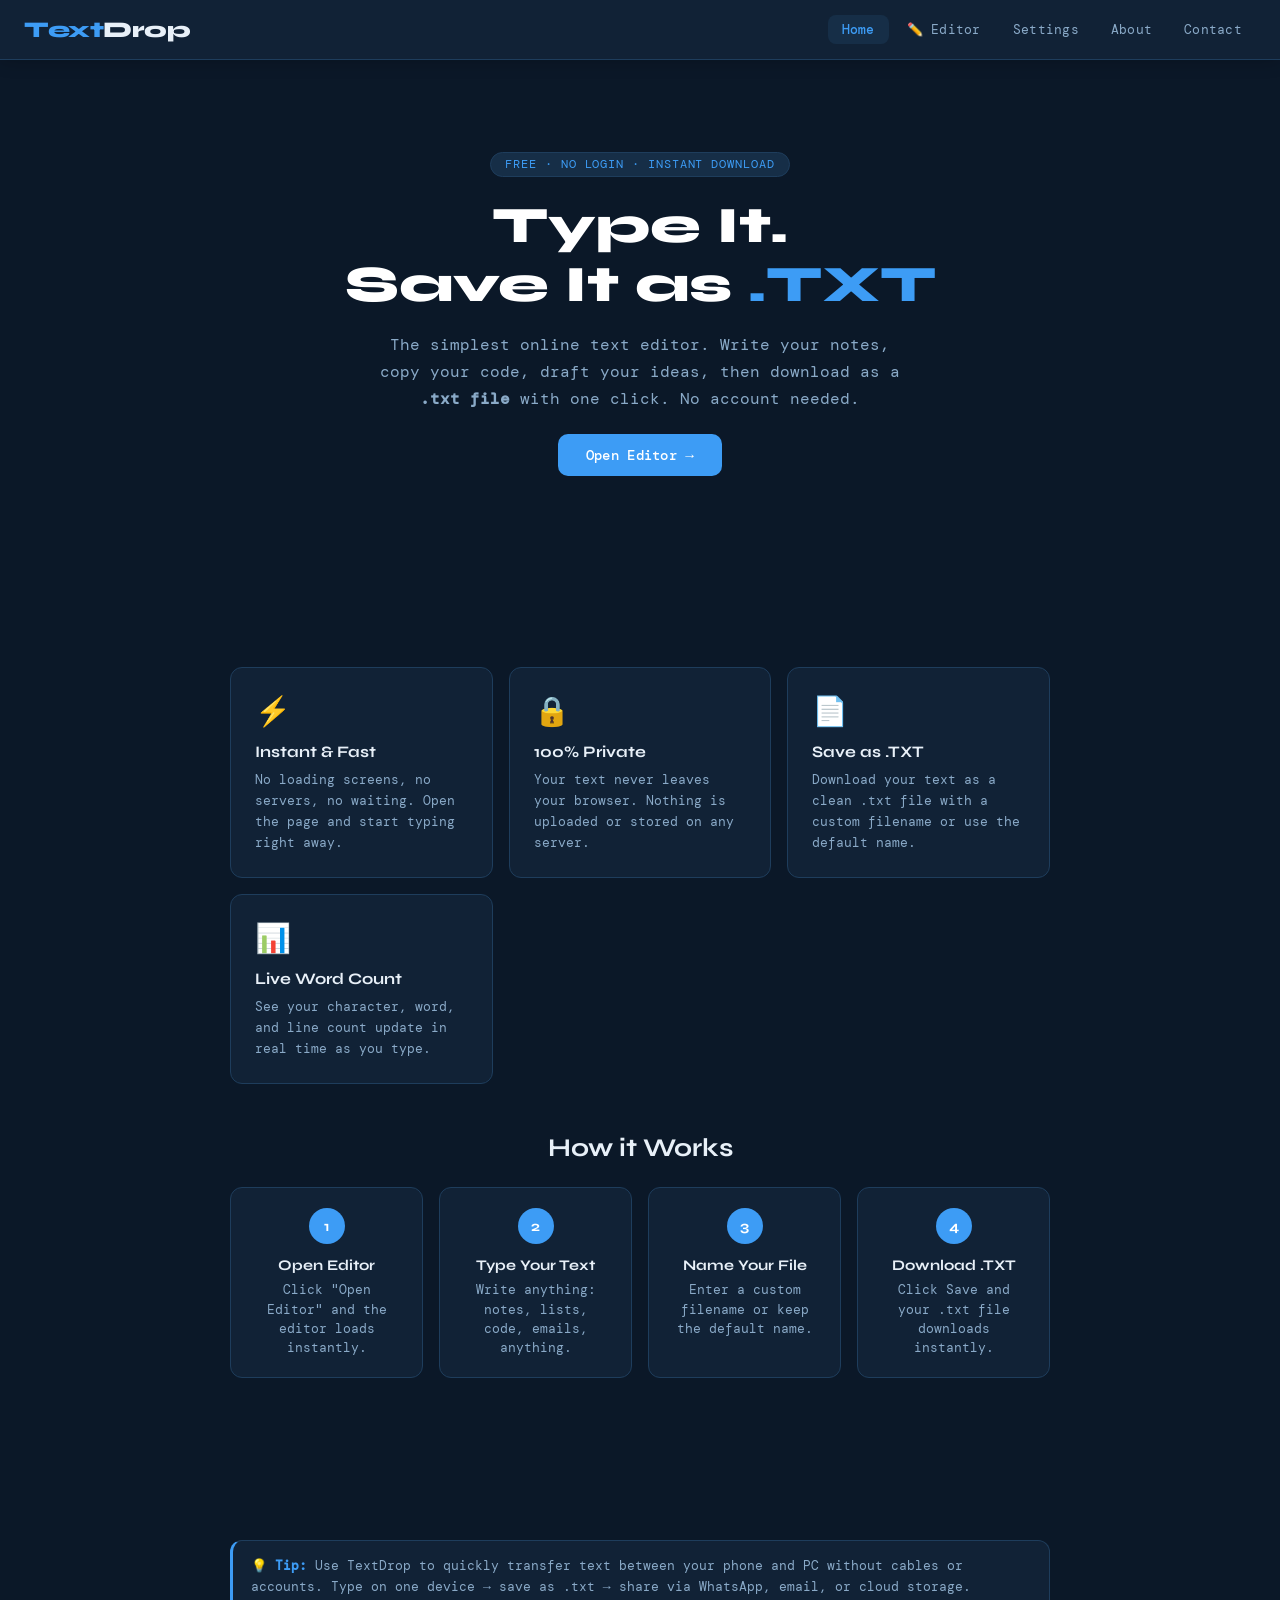
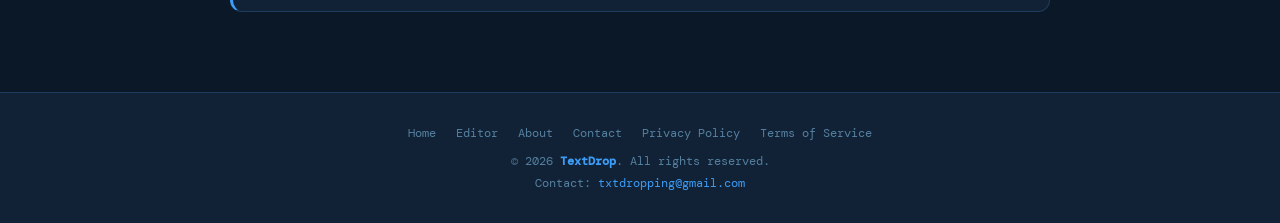
==== index.html @ 76669c31 "Add files via upload" ====
<!DOCTYPE html>
<html lang="en">
<head>
  <meta charset="UTF-8" />
  <meta name="mobile-web-app-capable" content="yes" />
  <meta name="apple-mobile-web-app-capable" content="yes" />
  <meta name="viewport" content="width=device-width, initial-scale=1.0, viewport-fit=cover" />
  <title>TextDrop – Free Online Text Editor & Save as TXT</title>
  <meta name="description" content="TextDrop is a free online text editor. Type anything and instantly save as a .txt file. No login, no sign-up. Fast, simple, and private." />
  <meta name="keywords" content="online text editor, save as txt, free notepad online, type and save txt, text file download" />
  <meta property="og:title" content="TextDrop – Free Online Text Editor" />
  <meta property="og:description" content="Type anything and save as a .txt file instantly. Free, no login required." />
  <meta property="og:type" content="website" />
  <link rel="icon" type="image/png" href="icon.png" />
  <link rel="shortcut icon" href="icon.png" />
  <link rel="apple-touch-icon" href="icon.png" />
  <link rel="preconnect" href="https://fonts.googleapis.com" />
  <link rel="preconnect" href="https://fonts.gstatic.com" crossorigin />
  <link href="https://fonts.googleapis.com/css2?family=Syne:wght@400;600;700;800&family=DM+Mono:ital,wght@0,300;0,400;0,500;1,400&display=swap" rel="stylesheet" />
  <link rel="stylesheet" href="css/style.css" />
  <!--
    GOOGLE ADSENSE: After approval, paste your AdSense script tag here.
    <script async src="https://pagead2.googlesyndication.com/pagead/js/adsbygoogle.js?client=ca-pub-XXXXXXXXXX" crossorigin="anonymous"></script>
  -->
</head>
<body>

<!-- ── NAVBAR ── -->
<nav>
  <a class="nav-brand" href="index.html">Text<span>Drop</span></a>
  <div class="nav-links">
    <a href="index.html">Home</a>
    <a href="tool.html">✏️ Editor</a>
    <a href="settings.html">Settings</a>
    <a href="about.html">About</a>
    <a href="contact.html">Contact</a>
  </div>
  <button class="hamburger" onclick="toggleMob()" aria-label="Menu">
    <span></span><span></span><span></span>
  </button>
</nav>
<div class="mob-menu" id="mobMenu">
  <a href="index.html"    onclick="closeMob()">🏠 Home</a>
  <a href="tool.html"     onclick="closeMob()">✏️ Editor</a>
  <a href="settings.html" onclick="closeMob()">⚙️ Settings</a>
  <a href="about.html"    onclick="closeMob()">ℹ️ About</a>
  <a href="contact.html"  onclick="closeMob()">📬 Contact</a>
  <a href="privacy.html"  onclick="closeMob()">🔒 Privacy Policy</a>
  <a href="terms.html"    onclick="closeMob()">📄 Terms of Service</a>
</div>

<!-- ── PAGE CONTENT ── -->
<div class="page-wrap">
  <div class="container">

    <!-- Hero -->
    <div class="hero">
      <div class="hero-badge">Free · No Login · Instant Download</div>
      <h1>Type It.<br/>Save It as <span class="accent">.TXT</span></h1>
      <p>The simplest online text editor. Write your notes, copy your code, draft your ideas, then download as a <strong>.txt file</strong> with one click. No account needed.</p>
      <a href="tool.html" class="btn-primary">Open Editor →</a>
    </div>

    <!-- AdSense slot -->
    <div class="ad-slot">
      <!-- INSERT GOOGLE ADSENSE <ins> TAG HERE -->
    </div>

    <!-- Features -->
    <div class="features">
      <div class="feature-card">
        <div class="feature-icon">⚡</div>
        <h3>Instant &amp; Fast</h3>
        <p>No loading screens, no servers, no waiting. Open the page and start typing right away.</p>
      </div>
      <div class="feature-card">
        <div class="feature-icon">🔒</div>
        <h3>100% Private</h3>
        <p>Your text never leaves your browser. Nothing is uploaded or stored on any server.</p>
      </div>
      <div class="feature-card">
        <div class="feature-icon">📄</div>
        <h3>Save as .TXT</h3>
        <p>Download your text as a clean .txt file with a custom filename or use the default name.</p>
      </div>


      <div class="feature-card">
        <div class="feature-icon">📊</div>
        <h3>Live Word Count</h3>
        <p>See your character, word, and line count update in real time as you type.</p>
      </div>
    </div>

    <!-- How it works -->
    <div class="how-section">
      <h2>How it Works</h2>
      <div class="steps">
        <div class="step">
          <div class="step-num">1</div>
          <h4>Open Editor</h4>
          <p>Click "Open Editor" and the editor loads instantly.</p>
        </div>
        <div class="step">
          <div class="step-num">2</div>
          <h4>Type Your Text</h4>
          <p>Write anything: notes, lists, code, emails, anything.</p>
        </div>
        <div class="step">
          <div class="step-num">3</div>
          <h4>Name Your File</h4>
          <p>Enter a custom filename or keep the default name.</p>
        </div>
        <div class="step">
          <div class="step-num">4</div>
          <h4>Download .TXT</h4>
          <p>Click Save and your .txt file downloads instantly.</p>
        </div>
      </div>
    </div>

    <!-- AdSense slot -->
    <div class="ad-slot">
      <!-- INSERT GOOGLE ADSENSE <ins> TAG HERE -->
    </div>

    <div class="tip-box">
      <strong>💡 Tip:</strong> Use TextDrop to quickly transfer text between your phone and PC without cables or accounts. Type on one device → save as .txt → share via WhatsApp, email, or cloud storage.
    </div>

  </div>
</div>

<!-- ── FOOTER ── -->
<footer>
  <div class="footer-links">
    <a href="index.html">Home</a>
    <a href="tool.html">Editor</a>
    <a href="about.html">About</a>
    <a href="contact.html">Contact</a>
    <a href="privacy.html">Privacy Policy</a>
    <a href="terms.html">Terms of Service</a>
  </div>
  <p>&copy; <span id="yr"></span> <span class="footer-brand">TextDrop</span>. All rights reserved.</p>
  <p style="margin-top:6px;">Contact: <a href="mailto:txtdropping@gmail.com">txtdropping@gmail.com</a></p>
</footer>

<script src="js/main.js"></script>
</body>
</html>
---- css/style.css ----
/* ==============================================
   TextDrop — Main Stylesheet
   © 2025 TextDrop. All rights reserved.
   ============================================== */

/* ── Google Fonts loaded in each HTML head ── */

/* ── CSS Variables ── */
:root {
  --bg:      #0b1828;
  --bg2:     #112236;
  --bg3:     #162e47;
  --border:  #1e3d5c;
  --accent:  #3d9cf5;
  --accent2: #5bb3ff;
  --text:    #e8f0f8;
  --text2:   #8aaac8;
  --text3:   #5580a0;
  --white:   #ffffff;
  --danger:  #f05252;
  --success: #34d399;
  --shadow:  0 4px 24px rgba(0,0,0,0.4);
  --radius:  12px;
  --nav-h:   60px;
}
body.light {
  --bg:      #f0f5fb;
  --bg2:     #ffffff;
  --bg3:     #e2ecf7;
  --border:  #c5d8ee;
  --accent:  #1a70d6;
  --accent2: #0a5ab8;
  --text:    #0d1b2a;
  --text2:   #3a5a80;
  --text3:   #7090b0;
  --shadow:  0 4px 24px rgba(0,0,0,0.12);
}

/* ── Reset & Base ── */
*, *::before, *::after { box-sizing: border-box; margin: 0; padding: 0; }
html { scroll-behavior: smooth; }
body {
  font-family: 'DM Mono', monospace;
  background: var(--bg);
  color: var(--text);
  min-height: 100vh;
  transition: background 0.3s, color 0.3s;
  overflow-x: hidden;
}
a { color: var(--accent); text-decoration: none; }
a:hover { text-decoration: underline; }
h1,h2,h3,h4 { font-family: 'Syne', sans-serif; }
button { cursor: pointer; font-family: 'DM Mono', monospace; }
/* ── Utility ── */
.hide-mobile { display: inline; }

/* ── Navbar ── */
nav {
  position: fixed; top: 0; left: 0; right: 0;
  height: var(--nav-h);
  background: var(--bg2);
  border-bottom: 1px solid var(--border);
  display: flex; align-items: center;
  padding: 0 24px;
  z-index: 1000;
  backdrop-filter: blur(12px);
  box-shadow: 0 2px 16px rgba(0,0,0,0.2);
}
.nav-brand {
  font-family: 'Syne', sans-serif;
  font-size: 1.4rem;
  font-weight: 800;
  color: var(--accent);
  letter-spacing: -0.5px;
  margin-right: auto;
  text-decoration: none;
}
.nav-brand span { color: var(--text); }
.nav-links { display: flex; gap: 4px; align-items: center; }
.nav-links a {
  color: var(--text2);
  font-size: 0.82rem;
  padding: 6px 14px;
  border-radius: 8px;
  transition: all 0.2s;
  font-family: 'DM Mono', monospace;
  letter-spacing: 0.02em;
  text-decoration: none;
}
.nav-links a:hover, .nav-links a.active {
  background: var(--bg3);
  color: var(--accent);
  text-decoration: none;
}
.nav-links a.active { font-weight: 500; }

/* ── Hamburger ── */
.hamburger {
  display: none;
  flex-direction: column; gap: 5px;
  background: none; border: none;
  padding: 8px; cursor: pointer;
}
.hamburger span {
  display: block; width: 22px; height: 2px;
  background: var(--text2); border-radius: 2px;
  transition: all 0.3s;
}
.mob-menu {
  display: none;
  position: fixed; top: var(--nav-h); left: 0; right: 0;
  background: var(--bg2);
  border-bottom: 1px solid var(--border);
  flex-direction: column;
  padding: 12px;
  z-index: 999;
  gap: 4px;
}
.mob-menu.open { display: flex; }
.mob-menu a {
  color: var(--text2); font-size: 0.9rem;
  padding: 12px 16px;
  border-radius: 8px;
  text-decoration: none;
  transition: all 0.2s;
  font-family: 'DM Mono', monospace;
}
.mob-menu a:hover, .mob-menu a.active {
  background: var(--bg3); color: var(--accent);
}

/* ── Page Wrapper ── */
.page-wrap {
  padding-top: calc(var(--nav-h) + 32px);
  min-height: 100vh;
}
.container {
  max-width: 860px;
  margin: 0 auto;
  padding: 0 20px 60px;
}
.wide { max-width: 1100px; }

/* ── AdSense Slots (invisible until filled) ── */
.ad-slot {
  min-height: 90px;
  margin: 24px 0;
  display: flex; align-items: center; justify-content: center;
}

/* ── Buttons ── */
.btn-primary {
  background: var(--accent);
  color: #fff;
  border: none;
  padding: 12px 28px;
  border-radius: 10px;
  font-size: 0.9rem;
  font-weight: 500;
  transition: all 0.2s;
  letter-spacing: 0.02em;
  cursor: pointer;
  font-family: 'DM Mono', monospace;
}
.btn-primary:hover {
  background: var(--accent2);
  transform: translateY(-1px);
  box-shadow: 0 8px 24px rgba(61,156,245,0.3);
}
.btn-primary:disabled {
  opacity: 0.6; cursor: not-allowed; transform: none;
}
.btn-secondary {
  background: var(--bg3);
  color: var(--text2);
  border: 1px solid var(--border);
  padding: 8px 16px;
  border-radius: 8px;
  font-size: 0.85rem;
  transition: all 0.2s;
  cursor: pointer;
  font-family: 'DM Mono', monospace;
}
.btn-secondary:hover { color: var(--danger); border-color: var(--danger); }

/* ── Page Title ── */
.page-title { margin-bottom: 32px; }
.page-title h2 { font-size: 1.8rem; font-weight: 800; margin-bottom: 6px; }
.page-title p { color: var(--text2); font-size: 0.85rem; }

/* ── Tip Box ── */
.tip-box {
  background: var(--bg2);
  border: 1px solid var(--border);
  border-left: 3px solid var(--accent);
  border-radius: var(--radius);
  padding: 14px 18px;
  margin: 20px 0;
  font-size: 0.82rem;
  color: var(--text2);
  line-height: 1.6;
}
.tip-box strong { color: var(--accent); }

/* ── Toast ── */
.save-toast {
  display: none;
  position: fixed;
  bottom: 28px; right: 28px;
  background: var(--success);
  color: #fff;
  padding: 10px 20px;
  border-radius: 10px;
  font-size: 0.85rem;
  font-weight: 500;
  box-shadow: var(--shadow);
  z-index: 9999;
  animation: slideUp 0.3s ease;
}
@keyframes slideUp {
  from { opacity: 0; transform: translateY(12px); }
  to   { opacity: 1; transform: translateY(0); }
}

/* ── HOME: Hero ── */
.hero {
  text-align: center;
  padding: 60px 20px 40px;
}
.hero-badge {
  display: inline-block;
  background: var(--bg3);
  color: var(--accent);
  border: 1px solid var(--border);
  font-size: 0.72rem;
  padding: 4px 14px;
  border-radius: 99px;
  margin-bottom: 20px;
  letter-spacing: 0.08em;
  text-transform: uppercase;
}
.hero h1 {
  font-size: clamp(2rem, 5vw, 3.2rem);
  font-weight: 800;
  line-height: 1.15;
  margin-bottom: 16px;
  color: var(--white);
}
body.light .hero h1 { color: var(--text); }
.hero h1 .accent { color: var(--accent); }
.hero p {
  font-size: 1rem;
  color: var(--text2);
  max-width: 520px;
  margin: 0 auto 32px;
  line-height: 1.7;
}
.features {
  display: grid;
  grid-template-columns: repeat(auto-fit, minmax(220px, 1fr));
  gap: 16px;
  margin: 48px 0;
}
.feature-card {
  background: var(--bg2);
  border: 1px solid var(--border);
  border-radius: var(--radius);
  padding: 24px;
  transition: border-color 0.2s, transform 0.2s;
}
.feature-card:hover {
  border-color: var(--accent);
  transform: translateY(-2px);
}
.feature-icon { font-size: 1.8rem; margin-bottom: 12px; }
.feature-card h3 { font-size: 1rem; font-weight: 700; margin-bottom: 8px; }
.feature-card p { font-size: 0.82rem; color: var(--text2); line-height: 1.6; }
.how-section { margin: 48px 0; }
.how-section h2 { font-size: 1.6rem; font-weight: 700; margin-bottom: 24px; text-align: center; }
.steps { display: flex; gap: 16px; flex-wrap: wrap; justify-content: center; }
.step {
  flex: 1; min-width: 180px; max-width: 240px;
  background: var(--bg2);
  border: 1px solid var(--border);
  border-radius: var(--radius);
  padding: 20px;
  text-align: center;
}
.step-num {
  width: 36px; height: 36px;
  background: var(--accent);
  color: #fff;
  border-radius: 50%;
  display: flex; align-items: center; justify-content: center;
  font-weight: 700; font-size: 0.9rem;
  margin: 0 auto 12px;
  font-family: 'Syne', sans-serif;
}
.step h4 { font-size: 0.92rem; margin-bottom: 6px; }
.step p { font-size: 0.8rem; color: var(--text2); line-height: 1.5; }

/* ── TOOL: Editor ── */
.tool-header {
  display: flex;
  align-items: center;
  justify-content: space-between;
  margin-bottom: 16px;
  gap: 12px;
  flex-wrap: wrap;
}
.tool-header h2 { font-size: 1.3rem; font-weight: 700; }
.tool-controls { display: flex; gap: 10px; align-items: center; flex-wrap: wrap; }
.filename-input {
  background: var(--bg2);
  border: 1px solid var(--border);
  color: var(--text);
  border-radius: 8px;
  padding: 8px 14px;
  font-family: 'DM Mono', monospace;
  font-size: 0.85rem;
  width: 200px;
  transition: border-color 0.2s;
}
.filename-input:focus { outline: none; border-color: var(--accent); }
.filename-input::placeholder { color: var(--text3); }
.btn-save {
  background: var(--accent);
  color: #fff; border: none;
  padding: 8px 20px;
  border-radius: 8px;
  font-size: 0.85rem;
  font-weight: 500;
  display: flex; align-items: center; gap: 7px;
  transition: all 0.2s;
  font-family: 'DM Mono', monospace;
}
.btn-save:hover {
  background: var(--accent2);
  transform: translateY(-1px);
}
.editor-wrap {
  background: var(--bg2);
  border: 1px solid var(--border);
  border-radius: var(--radius);
  overflow: hidden;
  box-shadow: var(--shadow);
}
.editor-toolbar {
  display: flex;
  align-items: center;
  padding: 10px 16px;
  border-bottom: 1px solid var(--border);
  gap: 8px;
  flex-wrap: wrap;
}
.toolbar-dots { display: flex; gap: 6px; margin-right: 8px; }
.dot { width: 10px; height: 10px; border-radius: 50%; }
.dot-r { background: #f05252; }
.dot-y { background: #fbbf24; }
.dot-g { background: #34d399; }
.toolbar-sep { width: 1px; height: 20px; background: var(--border); margin: 0 4px; }
.tb-btn {
  background: none; border: none;
  color: var(--text2);
  font-size: 0.78rem;
  padding: 4px 10px;
  border-radius: 6px;
  transition: all 0.2s;
  font-family: 'DM Mono', monospace;
}
.tb-btn:hover { background: var(--bg3); color: var(--text); }
.tb-label { font-size: 0.72rem; color: var(--text3); margin-left: auto; }
#editor {
  width: 100%;
  min-height: 380px;
  background: transparent;
  border: none;
  color: var(--text);
  font-family: 'DM Mono', monospace;
  font-size: 0.9rem;
  line-height: 1.7;
  padding: 20px;
  resize: vertical;
  outline: none;
}
.editor-footer {
  display: flex; align-items: center; justify-content: space-between;
  padding: 8px 16px;
  border-top: 1px solid var(--border);
  font-size: 0.72rem;
  color: var(--text3);
  flex-wrap: wrap; gap: 8px;
}

/* ── SETTINGS ── */
.settings-section {
  background: var(--bg2);
  border: 1px solid var(--border);
  border-radius: var(--radius);
  padding: 24px;
  margin-bottom: 20px;
}
.settings-section h3 {
  font-size: 0.78rem; font-weight: 700;
  margin-bottom: 18px;
  color: var(--accent);
  letter-spacing: 0.04em;
  text-transform: uppercase;
}
.setting-row {
  display: flex;
  align-items: center;
  justify-content: space-between;
  padding: 12px 0;
  border-bottom: 1px solid var(--border);
}
.setting-row:last-child { border-bottom: none; }
.setting-info h4 { font-size: 0.9rem; margin-bottom: 3px; }
.setting-info p { font-size: 0.78rem; color: var(--text2); }
.toggle { position: relative; width: 48px; height: 26px; }
.toggle input { opacity: 0; width: 0; height: 0; }
.toggle-slider {
  position: absolute; inset: 0;
  background: var(--bg3);
  border: 1px solid var(--border);
  border-radius: 99px;
  cursor: pointer;
  transition: all 0.3s;
}
.toggle-slider::before {
  content: '';
  position: absolute;
  width: 18px; height: 18px;
  left: 3px; top: 3px;
  background: var(--text3);
  border-radius: 50%;
  transition: all 0.3s;
}
.toggle input:checked + .toggle-slider { background: var(--accent); border-color: var(--accent); }
.toggle input:checked + .toggle-slider::before {
  transform: translateX(22px);
  background: #fff;
}
.setting-select {
  background: var(--bg3);
  border: 1px solid var(--border);
  color: var(--text);
  border-radius: 8px;
  padding: 6px 12px;
  font-family: 'DM Mono', monospace;
  font-size: 0.82rem;
  cursor: pointer;
}
.setting-select:focus { outline: none; border-color: var(--accent); }

/* ── ABOUT ── */
.about-hero {
  background: var(--bg2);
  border: 1px solid var(--border);
  border-radius: var(--radius);
  padding: 40px;
  text-align: center;
  margin-bottom: 24px;
}
.about-logo {
  font-family: 'Syne', sans-serif;
  font-size: 2.8rem;
  font-weight: 800;
  color: var(--accent);
  margin-bottom: 12px;
}
.about-logo span { color: var(--text); }
.about-hero p { color: var(--text2); line-height: 1.7; max-width: 520px; margin: 0 auto; }
.about-grid {
  display: grid;
  grid-template-columns: repeat(auto-fit, minmax(240px, 1fr));
  gap: 16px;
  margin: 24px 0;
}
.about-card {
  background: var(--bg2);
  border: 1px solid var(--border);
  border-radius: var(--radius);
  padding: 24px;
}
.about-card h3 { font-size: 0.95rem; margin-bottom: 10px; color: var(--accent); }
.about-card p { font-size: 0.82rem; color: var(--text2); line-height: 1.65; }

/* ── CONTACT ── */
.contact-card {
  background: var(--bg2);
  border: 1px solid var(--border);
  border-radius: var(--radius);
  padding: 36px;
  max-width: 560px;
  margin: 0 auto;
}
.contact-card h2 { font-size: 1.5rem; margin-bottom: 10px; }
.contact-card > p { color: var(--text2); font-size: 0.85rem; line-height: 1.6; margin-bottom: 28px; }
.form-group { margin-bottom: 16px; }
.form-group label {
  display: block; font-size: 0.78rem;
  color: var(--text2); margin-bottom: 6px;
  letter-spacing: 0.04em; text-transform: uppercase;
}
.form-input, .form-textarea {
  width: 100%;
  background: var(--bg3);
  border: 1px solid var(--border);
  color: var(--text);
  border-radius: 8px;
  padding: 10px 14px;
  font-family: 'DM Mono', monospace;
  font-size: 0.85rem;
  transition: border-color 0.2s;
}
.form-input:focus, .form-textarea:focus {
  outline: none; border-color: var(--accent);
}
.form-textarea { min-height: 130px; resize: vertical; }
.contact-email {
  display: flex; align-items: center; gap: 10px;
  background: var(--bg3);
  border: 1px solid var(--border);
  border-radius: 10px;
  padding: 14px 18px;
  margin-bottom: 24px;
  font-size: 0.85rem;
  color: var(--text2);
}
.contact-email a { color: var(--accent); }
#contactStatus {
  display: none;
  margin-top: 12px;
  font-size: 0.82rem;
  text-align: center;
  padding: 10px;
  border-radius: 8px;
}

/* ── LEGAL ── */
.legal-content h2 { font-size: 1.8rem; font-weight: 800; margin-bottom: 6px; }
.legal-updated { font-size: 0.78rem; color: var(--text3); margin-bottom: 32px; }
.legal-content h3 { font-size: 1.05rem; font-weight: 700; margin: 28px 0 10px; color: var(--accent); }
.legal-content p, .legal-content li {
  font-size: 0.85rem; color: var(--text2);
  line-height: 1.75; margin-bottom: 10px;
}
.legal-content ul { padding-left: 20px; }
.legal-content a { color: var(--accent); }

/* ── FOOTER ── */
footer {
  background: var(--bg2);
  border-top: 1px solid var(--border);
  padding: 32px 24px;
  text-align: center;
  font-size: 0.78rem;
  color: var(--text3);
}
.footer-links {
  display: flex; justify-content: center;
  gap: 20px; flex-wrap: wrap;
  margin-bottom: 12px;
}
.footer-links a {
  color: var(--text3); font-size: 0.78rem;
  font-family: 'DM Mono', monospace;
  text-decoration: none;
  transition: color 0.2s;
}
.footer-links a:hover { color: var(--accent); }
.footer-brand { color: var(--accent); font-weight: 600; }

/* ═══════════════════════════════════════════════
   RESPONSIVE / MOBILE OPTIMIZATIONS
   Breakpoints: 768px (tablet), 480px (phone)
═══════════════════════════════════════════════ */

/* ── Tablet: 768px and below ── */
@media (max-width: 768px) {
  /* Nav */
  .nav-links { display: none; }
  .hamburger { display: flex; }

  /* Container */
  .container, .container.wide { padding: 0 14px 40px; }

  /* Hero */
  .hero { padding: 32px 0 24px; }
  .hero h1 { font-size: 2rem; }
  .hero p { font-size: 0.92rem; }

  /* Features grid: 2 col on tablet */
  .features { grid-template-columns: repeat(2, 1fr); gap: 12px; }

  /* Steps: 2 col on tablet */
  .steps { gap: 12px; }
  .step { min-width: 140px; }

  /* About grid: 2 col on tablet */
  .about-grid { grid-template-columns: repeat(2, 1fr); gap: 12px; }

  /* Editor page */
  .tool-header { gap: 10px; }
  .page-wrap { padding-top: calc(var(--nav-h) + 16px); }

  /* Settings rows */
  .setting-row { gap: 10px; }
  .setting-info h4 { font-size: 0.87rem; }
  .setting-info p { font-size: 0.76rem; }

  /* Footer */
  .footer-links { gap: 14px; }
}

/* ── Phone: 480px and below ── */
@media (max-width: 480px) {
  /* ── Base ── */
  body { font-size: 14px; }
  .hide-mobile { display: none; }
  .container, .container.wide { padding: 0 12px 32px; }
  .page-wrap { padding-top: calc(var(--nav-h) + 12px); }

  /* ── Navbar ── */
  nav { padding: 0 14px; }
  .nav-brand { font-size: 1.2rem; }

  /* ── Mobile menu ── */
  .mob-menu { padding: 8px; }
  .mob-menu a { padding: 13px 14px; font-size: 0.88rem; border-radius: 8px; }

  /* ── Hero ── */
  .hero { padding: 24px 0 16px; }
  .hero-badge { font-size: 0.68rem; padding: 3px 12px; }
  .hero h1 { font-size: 1.7rem; line-height: 1.2; margin-bottom: 12px; }
  .hero p { font-size: 0.88rem; margin-bottom: 22px; }
  .btn-primary { padding: 11px 24px; font-size: 0.88rem; }

  /* ── Features: 1 col on phone ── */
  .features { grid-template-columns: 1fr; gap: 10px; margin: 28px 0; }
  .feature-card { padding: 18px; }
  .feature-icon { font-size: 1.5rem; margin-bottom: 8px; }
  .feature-card h3 { font-size: 0.93rem; }
  .feature-card p { font-size: 0.8rem; }

  /* ── How it works ── */
  .how-section { margin: 28px 0; }
  .how-section h2 { font-size: 1.3rem; margin-bottom: 16px; }
  .steps { flex-direction: column; gap: 10px; }
  .step { min-width: unset; max-width: 100%; padding: 16px; }
  .step-num { width: 30px; height: 30px; font-size: 0.85rem; }
  .step h4 { font-size: 0.88rem; }

  /* ── Tip box ── */
  .tip-box { font-size: 0.8rem; padding: 12px 14px; }

  /* ═══════════════════════════════════════════
     EDITOR PAGE: FULL SCREEN MOBILE EXPERIENCE
  ═══════════════════════════════════════════ */
  .tool-header {
    flex-direction: column;
    align-items: stretch;
    gap: 8px;
    margin-bottom: 10px;
  }
  .tool-header h2 { font-size: 1.1rem; }
  .tool-controls {
    display: grid;
    grid-template-columns: 1fr auto;
    gap: 8px;
    width: 100%;
    align-items: center;
  }
  .filename-input {
    width: 100%;
    font-size: 0.82rem;
    padding: 10px 12px;
    min-height: 42px;
  }
  .btn-save {
    padding: 10px 14px;
    font-size: 0.8rem;
    min-height: 42px;
    white-space: nowrap;
  }
  .btn-secondary {
    grid-column: 1 / -1;
    padding: 9px 14px;
    font-size: 0.82rem;
    min-height: 40px;
    text-align: center;
  }

  /* Editor toolbar: horizontally scrollable on mobile */
  .editor-toolbar {
    padding: 8px 10px;
    overflow-x: auto;
    flex-wrap: nowrap;
    -webkit-overflow-scrolling: touch;
    scrollbar-width: none;
    gap: 4px;
  }
  .editor-toolbar::-webkit-scrollbar { display: none; }
  .toolbar-dots { flex-shrink: 0; }
  .toolbar-sep { flex-shrink: 0; }
  .tb-btn {
    flex-shrink: 0;
    padding: 7px 12px;
    font-size: 0.75rem;
    min-height: 34px;
    white-space: nowrap;
  }
  .tb-label {
    flex-shrink: 0;
    font-size: 0.68rem;
    padding-left: 4px;
    white-space: nowrap;
  }

  /* Textarea: tall full-screen feel */
  #editor {
    min-height: calc(100dvh - 280px);
    font-size: 0.93rem;
    padding: 14px;
    line-height: 1.65;
  }

  /* Editor footer: compact */
  .editor-footer {
    padding: 7px 12px;
    font-size: 0.68rem;
    flex-direction: column;
    align-items: flex-start;
    gap: 2px;
  }

  /* ── Settings ── */
  .settings-section { padding: 16px; }
  .setting-row {
    flex-direction: row;
    flex-wrap: wrap;
    gap: 8px;
    padding: 12px 0;
  }
  .setting-info { flex: 1; min-width: 0; }
  .setting-info h4 { font-size: 0.86rem; }
  .setting-info p { font-size: 0.74rem; }
  .setting-select { font-size: 0.8rem; padding: 6px 10px; }
  .filename-input[style] { width: 130px !important; }
  .page-title h2 { font-size: 1.4rem; }

  /* ── About ── */
  .about-hero { padding: 24px 16px; }
  .about-logo { font-size: 2rem; }
  .about-hero p { font-size: 0.84rem; }
  .about-grid { grid-template-columns: 1fr; gap: 10px; margin: 16px 0; }
  .about-card { padding: 16px; }
  .about-card h3 { font-size: 0.88rem; }
  .about-card p { font-size: 0.8rem; }

  /* ── Contact ── */
  .contact-hero { padding: 28px 16px; }
  .contact-hero h2 { font-size: 1.5rem; }
  .contact-hero p { font-size: 0.85rem; }
  .email-box {
    flex-direction: column;
    gap: 6px;
    padding: 14px 16px;
    font-size: 0.88rem;
  }
  .email-box a { font-size: 0.88rem; word-break: break-all; }
  .contact-info-cards { grid-template-columns: 1fr; gap: 10px; }
  .info-card { padding: 16px; }

  /* ── Legal pages ── */
  .legal-content h2 { font-size: 1.4rem; }
  .legal-content h3 { font-size: 0.95rem; margin: 20px 0 8px; }
  .legal-content p, .legal-content li { font-size: 0.82rem; line-height: 1.7; }

  /* ── Footer ── */
  footer { padding: 22px 14px; }
  .footer-links { gap: 12px; margin-bottom: 10px; flex-wrap: wrap; justify-content: center; }
  .footer-links a { font-size: 0.75rem; }
  footer p { font-size: 0.74rem; }

  /* ── Ensure all touch targets are at least 44px ── */
  .nav-links a, .mob-menu a,
  .btn-primary, .btn-save, .btn-secondary,
  .tb-btn, .hamburger,
  .toggle { min-height: 44px; }
  .hamburger { padding: 10px; }
}

/* ── Very small phones: 360px ── */
@media (max-width: 360px) {
  .hero h1 { font-size: 1.5rem; }
  .btn-save { font-size: 0.75rem; padding: 10px 10px; }
  #editor { min-height: calc(100dvh - 300px); }
}
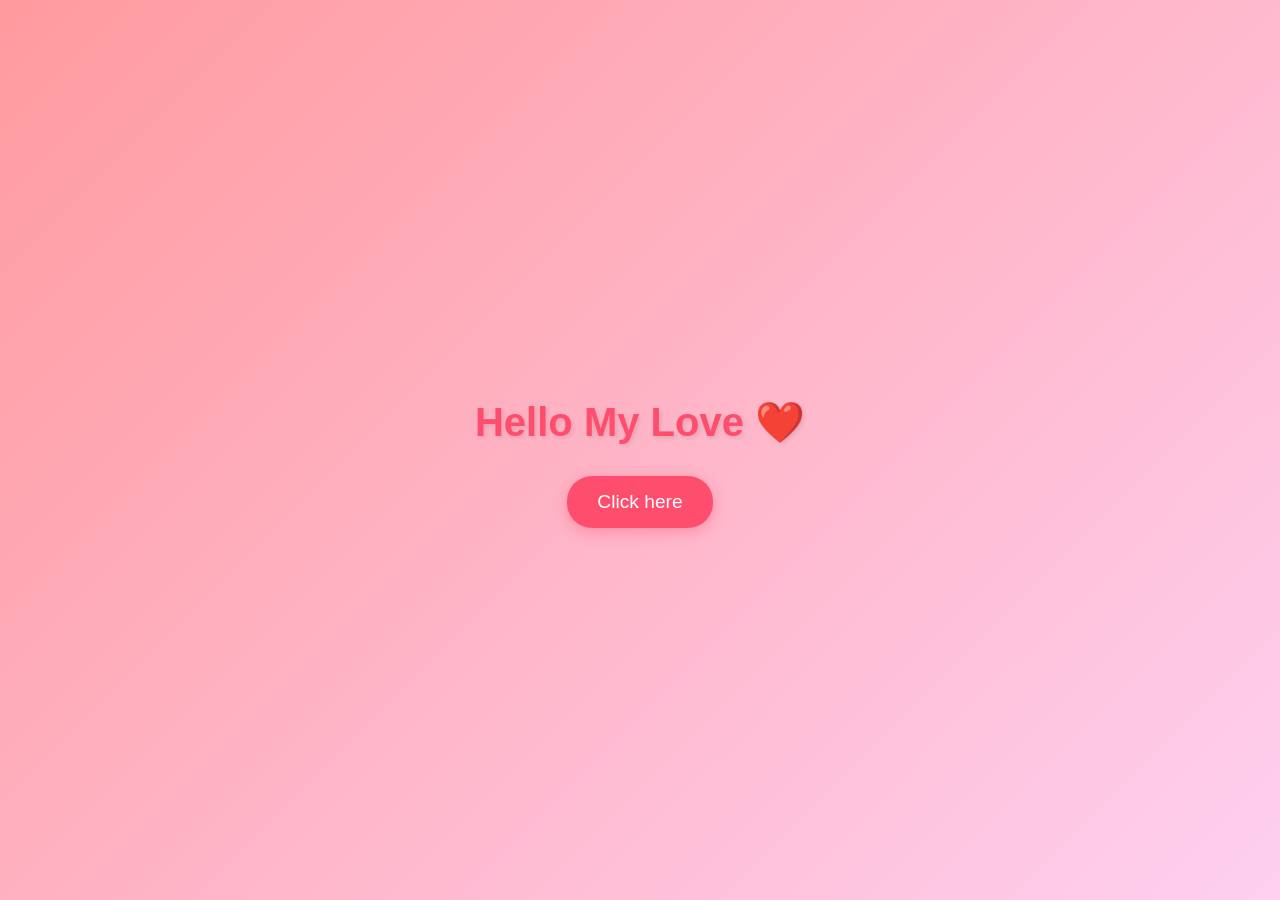
==== commit fd056c01: "Add files via upload" ====
--- a/index.html
+++ b/index.html
@@ -1,150 +1,60 @@
-<!DOCTYPE html>
-<html lang="en">
-<head>
-  <meta charset="UTF-8" />
-  <meta name="mobile-web-app-capable" content="yes" />
-  <meta name="apple-mobile-web-app-capable" content="yes" />
-  <meta name="viewport" content="width=device-width, initial-scale=1.0, viewport-fit=cover" />
-  <title>TextDrop – Free Online Text Editor & Save as TXT</title>
-  <meta name="description" content="TextDrop is a free online text editor. Type anything and instantly save as a .txt file. No login, no sign-up. Fast, simple, and private." />
-  <meta name="keywords" content="online text editor, save as txt, free notepad online, type and save txt, text file download" />
-  <meta property="og:title" content="TextDrop – Free Online Text Editor" />
-  <meta property="og:description" content="Type anything and save as a .txt file instantly. Free, no login required." />
-  <meta property="og:type" content="website" />
-  <link rel="icon" type="image/png" href="icon.png" />
-  <link rel="shortcut icon" href="icon.png" />
-  <link rel="apple-touch-icon" href="icon.png" />
-  <link rel="preconnect" href="https://fonts.googleapis.com" />
-  <link rel="preconnect" href="https://fonts.gstatic.com" crossorigin />
-  <link href="https://fonts.googleapis.com/css2?family=Syne:wght@400;600;700;800&family=DM+Mono:ital,wght@0,300;0,400;0,500;1,400&display=swap" rel="stylesheet" />
-  <link rel="stylesheet" href="css/style.css" />
-  <!--
-    GOOGLE ADSENSE: After approval, paste your AdSense script tag here.
-    <script async src="https://pagead2.googlesyndication.com/pagead/js/adsbygoogle.js?client=ca-pub-XXXXXXXXXX" crossorigin="anonymous"></script>
-  -->
-</head>
-<body>
-
-<!-- ── NAVBAR ── -->
-<nav>
-  <a class="nav-brand" href="index.html">Text<span>Drop</span></a>
-  <div class="nav-links">
-    <a href="index.html">Home</a>
-    <a href="tool.html">✏️ Editor</a>
-    <a href="settings.html">Settings</a>
-    <a href="about.html">About</a>
-    <a href="contact.html">Contact</a>
-  </div>
-  <button class="hamburger" onclick="toggleMob()" aria-label="Menu">
-    <span></span><span></span><span></span>
-  </button>
-</nav>
-<div class="mob-menu" id="mobMenu">
-  <a href="index.html"    onclick="closeMob()">🏠 Home</a>
-  <a href="tool.html"     onclick="closeMob()">✏️ Editor</a>
-  <a href="settings.html" onclick="closeMob()">⚙️ Settings</a>
-  <a href="about.html"    onclick="closeMob()">ℹ️ About</a>
-  <a href="contact.html"  onclick="closeMob()">📬 Contact</a>
-  <a href="privacy.html"  onclick="closeMob()">🔒 Privacy Policy</a>
-  <a href="terms.html"    onclick="closeMob()">📄 Terms of Service</a>
-</div>
-
-<!-- ── PAGE CONTENT ── -->
-<div class="page-wrap">
-  <div class="container">
-
-    <!-- Hero -->
-    <div class="hero">
-      <div class="hero-badge">Free · No Login · Instant Download</div>
-      <h1>Type It.<br/>Save It as <span class="accent">.TXT</span></h1>
-      <p>The simplest online text editor. Write your notes, copy your code, draft your ideas, then download as a <strong>.txt file</strong> with one click. No account needed.</p>
-      <a href="tool.html" class="btn-primary">Open Editor →</a>
-    </div>
-
-    <!-- AdSense slot -->
-    <div class="ad-slot">
-      <!-- INSERT GOOGLE ADSENSE <ins> TAG HERE -->
-    </div>
-
-    <!-- Features -->
-    <div class="features">
-      <div class="feature-card">
-        <div class="feature-icon">⚡</div>
-        <h3>Instant &amp; Fast</h3>
-        <p>No loading screens, no servers, no waiting. Open the page and start typing right away.</p>
-      </div>
-      <div class="feature-card">
-        <div class="feature-icon">🔒</div>
-        <h3>100% Private</h3>
-        <p>Your text never leaves your browser. Nothing is uploaded or stored on any server.</p>
-      </div>
-      <div class="feature-card">
-        <div class="feature-icon">📄</div>
-        <h3>Save as .TXT</h3>
-        <p>Download your text as a clean .txt file with a custom filename or use the default name.</p>
-      </div>
-
-
-      <div class="feature-card">
-        <div class="feature-icon">📊</div>
-        <h3>Live Word Count</h3>
-        <p>See your character, word, and line count update in real time as you type.</p>
-      </div>
-    </div>
-
-    <!-- How it works -->
-    <div class="how-section">
-      <h2>How it Works</h2>
-      <div class="steps">
-        <div class="step">
-          <div class="step-num">1</div>
-          <h4>Open Editor</h4>
-          <p>Click "Open Editor" and the editor loads instantly.</p>
-        </div>
-        <div class="step">
-          <div class="step-num">2</div>
-          <h4>Type Your Text</h4>
-          <p>Write anything: notes, lists, code, emails, anything.</p>
-        </div>
-        <div class="step">
-          <div class="step-num">3</div>
-          <h4>Name Your File</h4>
-          <p>Enter a custom filename or keep the default name.</p>
-        </div>
-        <div class="step">
-          <div class="step-num">4</div>
-          <h4>Download .TXT</h4>
-          <p>Click Save and your .txt file downloads instantly.</p>
-        </div>
-      </div>
-    </div>
-
-    <!-- AdSense slot -->
-    <div class="ad-slot">
-      <!-- INSERT GOOGLE ADSENSE <ins> TAG HERE -->
-    </div>
-
-    <div class="tip-box">
-      <strong>💡 Tip:</strong> Use TextDrop to quickly transfer text between your phone and PC without cables or accounts. Type on one device → save as .txt → share via WhatsApp, email, or cloud storage.
-    </div>
-
-  </div>
-</div>
-
-<!-- ── FOOTER ── -->
-<footer>
-  <div class="footer-links">
-    <a href="index.html">Home</a>
-    <a href="tool.html">Editor</a>
-    <a href="about.html">About</a>
-    <a href="contact.html">Contact</a>
-    <a href="privacy.html">Privacy Policy</a>
-    <a href="terms.html">Terms of Service</a>
-  </div>
-  <p>&copy; <span id="yr"></span> <span class="footer-brand">TextDrop</span>. All rights reserved.</p>
-  <p style="margin-top:6px;">Contact: <a href="mailto:txtdropping@gmail.com">txtdropping@gmail.com</a></p>
-</footer>
-
-<script src="js/main.js"></script>
-</body>
-</html>
+<!DOCTYPE html>
+<html lang="en">
+<head>
+    <meta charset="UTF-8">
+    <meta name="viewport" content="width=device-width, initial-scale=1.0, maximum-scale=1.0, user-scalable=no">
+    <title>For You ❤️</title>
+    <link rel="stylesheet" href="styles.css">
+</head>
+<body>
+
+    <!-- Invisible SVG to define the perfect heart shape -->
+    <svg style="position: absolute; width: 0; height: 0;">
+        <clipPath id="heart-clip" clipPathUnits="objectBoundingBox">
+            <path d="M0.5,0.853 C0.5,0.853 0,0.528 0,0.278 C0,0.063 0.224,-0.035 0.388,0.07 C0.449,0.11 0.5,0.184 0.5,0.184 C0.5,0.184 0.551,0.11 0.612,0.07 C0.776,-0.035 1,0.063 1,0.278 C1,0.528 0.5,0.853 0.5,0.853 Z"></path>
+        </clipPath>
+    </svg>
+
+    <!-- Screen 1: Landing Page -->
+    <div id="screen1" class="screen active">
+        <h1 class="glow-text">Hello My Love ❤️</h1>
+        <button id="startBtn" class="lovely-btn">Click here</button>
+    </div>
+
+    <!-- Screen 2: The Question -->
+    <div id="screen2" class="screen hidden">
+        <h1 class="glow-text">Do you love me?</h1>
+        <div class="button-container">
+            <button id="yesBtn" class="lovely-btn">Yes</button>
+            <button id="noBtn" class="lovely-btn danger">No</button>
+        </div>
+        <!-- 2x2 cm cat container -->
+        <img id="sadCatGif" src="" alt="Sad Cat" class="cat-hidden">
+    </div>
+
+    <!-- Screen 3: The Envelope & Letter -->
+    <div id="screen3" class="screen hidden">
+        <div id="envelopeContainer" class="envelope-wrapper">
+            <img src="Images/envelop.png" id="envelopeImg" alt="Envelope">
+            <div id="tooltip" class="tooltip hidden-tooltip">මේක click කරන්න eii 😁💋</div>
+        </div>
+        
+        <div id="letterPaper" class="letter-hidden">
+            
+            <!-- The Photo in a Red Heart -->
+            <div id="heartPhoto" class="heart-photo-wrapper">
+                <img src="Images/lov.jpeg" alt="Love" class="heart-img">
+            </div>
+
+            <div class="paper-content">
+                <p id="typewriterText"></p>
+                <span id="cursor">|</span>
+            </div>
+            <!-- The Signature -->
+            <div id="signature" class="signature">Your Love ❤️</div>
+        </div>
+    </div>
+
+    <script src="scripts.js"></script>
+</body>
+</html>
--- a/styles.css
+++ b/styles.css
@@ -0,0 +1,309 @@
+/* General Setup */
+body, html {
+    margin: 0;
+    padding: 0;
+    width: 100%;
+    height: 100%;
+    font-family: 'Segoe UI', Tahoma, Geneva, Verdana, sans-serif;
+    background: linear-gradient(135deg, #ff9a9e 0%, #fecfef 99%, #fecfef 100%);
+    overflow: hidden;
+    overscroll-behavior: none;
+}
+
+/* Screen Management */
+.screen {
+    display: none;
+    flex-direction: column;
+    align-items: center;
+    justify-content: center;
+    width: 100%;
+    height: 100%;
+    position: relative;
+}
+
+.screen.active {
+    display: flex;
+}
+
+/* Typography & Buttons */
+.glow-text {
+    color: #ff4d6d;
+    text-shadow: 2px 2px 4px rgba(0, 0, 0, 0.1);
+    font-size: 2.5rem;
+    margin-bottom: 30px;
+    text-align: center;
+}
+
+.lovely-btn {
+    background-color: #ff4d6d;
+    color: white;
+    border: none;
+    padding: 15px 30px;
+    font-size: 1.2rem;
+    border-radius: 25px;
+    cursor: pointer;
+    box-shadow: 0 4px 15px rgba(255, 77, 109, 0.4);
+    transition: transform 0.2s;
+    margin: 0 10px;
+    touch-action: manipulation;
+}
+
+.lovely-btn:hover {
+    transform: scale(1.05);
+}
+
+.lovely-btn.danger {
+    background-color: #555;
+    box-shadow: 0 4px 15px rgba(0, 0, 0, 0.2);
+}
+
+/* Screen 2 Elements */
+.button-container {
+    display: flex;
+    gap: 20px;
+    position: relative;
+    width: 300px;
+    justify-content: center;
+    z-index: 20;
+}
+
+#noBtn {
+    position: relative;
+    transition: top 0.2s ease, left 0.2s ease;
+    z-index: 50;
+}
+
+/* 2x2 cm Sad Cat logic */
+#sadCatGif {
+    width: 75px; /* Roughly 2cm */
+    height: 75px;
+    position: fixed; /* Changed to fixed so JS can move it */
+    object-fit: cover;
+    border-radius: 5px;
+    opacity: 0;
+    transition: opacity 0.3s ease-in-out;
+    pointer-events: none;
+    z-index: 40; /* Right below the button */
+}
+
+#sadCatGif.cat-visible {
+    opacity: 1;
+}
+
+/* Screen 3: Envelope Elements */
+.envelope-wrapper {
+    position: relative;
+    cursor: pointer;
+    opacity: 0; 
+    transform: translateY(40px) scale(0.9);
+    transition: all 1s cubic-bezier(0.25, 1, 0.5, 1);
+}
+
+.envelope-enter {
+    opacity: 1;
+    transform: translateY(0) scale(1);
+}
+
+#envelopeImg {
+    max-width: 250px;
+    animation: float 3s ease-in-out infinite;
+}
+
+.envelope-hidden {
+    opacity: 0 !important;
+    transform: scale(0.5) !important;
+    pointer-events: none;
+}
+
+/* Tooltip Bubble */
+.tooltip {
+    position: absolute;
+    top: -40px;
+    right: -60px;
+    background-color: white;
+    color: #333;
+    padding: 10px 15px;
+    border-radius: 15px;
+    box-shadow: 0 4px 10px rgba(0,0,0,0.1);
+    font-size: 0.9rem;
+    opacity: 1;
+    transition: opacity 0.5s ease-in;
+    pointer-events: none;
+    white-space: nowrap;
+}
+
+.tooltip::after {
+    content: '';
+    position: absolute;
+    bottom: -10px;
+    left: 20px;
+    border-width: 10px 10px 0;
+    border-style: solid;
+    border-color: white transparent transparent transparent;
+}
+
+.hidden-tooltip {
+    opacity: 0;
+}
+
+/* Ruled Note Paper */
+#letterPaper {
+    background-color: #fffdf5;
+    width: 85%;
+    max-width: 500px;
+    height: 350px;
+    padding: 40px 30px 30px 40px;
+    box-shadow: 0 10px 30px rgba(0,0,0,0.15);
+    border-radius: 2px;
+    position: absolute;
+    box-sizing: border-box;
+    
+    background-image: 
+        linear-gradient(transparent, transparent 28px, #91D1D3 28px, #91D1D3 29px, transparent 29px);
+    background-size: 100% 29px;
+    line-height: 29px;
+    font-size: 1.1rem;
+    color: #333;
+    
+    opacity: 0;
+    transform: translateY(30px);
+}
+
+#letterPaper::before {
+    content: '';
+    position: absolute;
+    top: 0;
+    bottom: 0;
+    left: 30px;
+    width: 2px;
+    background-color: #fca5a5;
+}
+
+.letter-hidden {
+    display: none !important;
+}
+
+.letter-prep {
+    display: block !important;
+}
+
+.letter-visible {
+    opacity: 1 !important;
+    transform: translateY(0) !important;
+    transition: opacity 1s ease-out, transform 1s ease-out !important;
+}
+
+.paper-content {
+    position: relative;
+    z-index: 2;
+    margin-top: -5px;
+    padding-right: 70px; 
+}
+
+#typewriterText {
+    display: inline;
+    white-space: pre-wrap;
+    word-wrap: break-word; /* Allows long Sinhalese text to wrap on small screens without breaking layout */
+    margin: 0;
+}
+
+#cursor {
+    animation: blink 1s infinite;
+    font-weight: bold;
+}
+
+/* Heart Photo Styles */
+.heart-photo-wrapper {
+    position: absolute;
+    top: 20px;
+    right: 20px;
+    width: 75px;
+    height: 75px;
+    background-color: #ff4d6d;
+    clip-path: url(#heart-clip);
+    -webkit-clip-path: url(#heart-clip);
+    display: flex;
+    align-items: center;
+    justify-content: center;
+    z-index: 10;
+    opacity: 0;
+    transition: opacity 2s ease-in;
+}
+
+.heart-img {
+    width: 67px; 
+    height: 67px;
+    object-fit: cover;
+    clip-path: url(#heart-clip);
+    -webkit-clip-path: url(#heart-clip);
+}
+
+.heart-visible {
+    opacity: 1;
+}
+
+/* Signature Styles */
+.signature {
+    position: absolute;
+    bottom: 30px;
+    right: 40px;
+    font-size: 1.2rem;
+    color: #ff4d6d;
+    font-style: italic;
+    font-weight: bold;
+    opacity: 0;
+    transition: opacity 1.5s ease-in;
+}
+
+.signature-visible {
+    opacity: 1;
+}
+
+/* Animations */
+@keyframes float {
+    0% { transform: translateY(0px); }
+    50% { transform: translateY(-10px); }
+    100% { transform: translateY(0px); }
+}
+
+@keyframes blink {
+    0%, 100% { opacity: 1; }
+    50% { opacity: 0; }
+}
+
+/* --- MOBILE OPTIMIZATION --- */
+@media (max-width: 600px) {
+    .glow-text {
+        font-size: 2rem;
+    }
+    #letterPaper {
+        width: 92%;
+        height: 380px; /* A bit more vertical room for wrapping text */
+        padding: 40px 15px 30px 40px; /* Reduced right padding */
+        font-size: 1rem;
+    }
+    .paper-content {
+        padding-right: 50px; /* Less space needed for smaller heart */
+    }
+    .heart-photo-wrapper {
+        width: 55px;
+        height: 55px;
+        top: 15px;
+        right: 15px;
+    }
+    .heart-img {
+        width: 49px;
+        height: 49px;
+    }
+    .signature {
+        bottom: 20px;
+        right: 20px;
+        font-size: 1.1rem;
+    }
+    #envelopeImg {
+        max-width: 200px; /* Slightly smaller envelope */
+    }
+    .tooltip {
+        right: -30px; /* Keeps tooltip on screen */
+    }
+}
